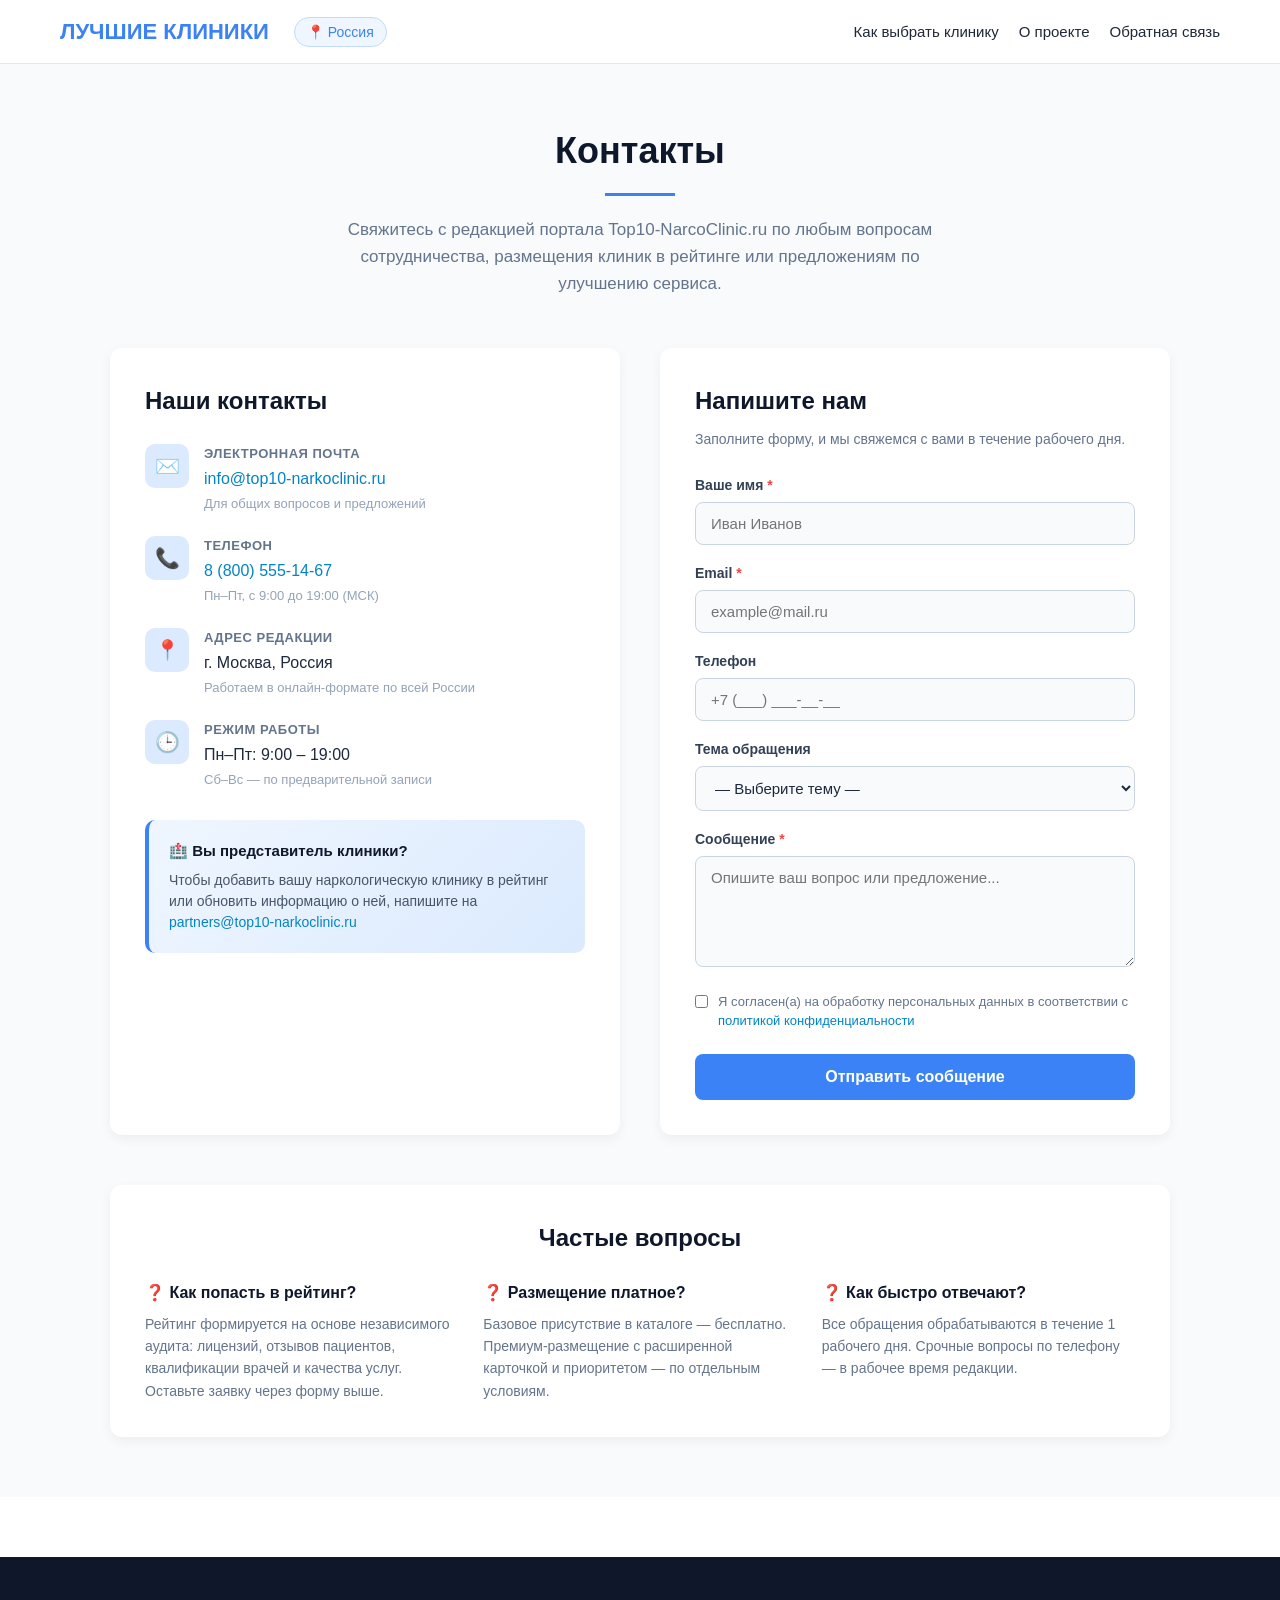
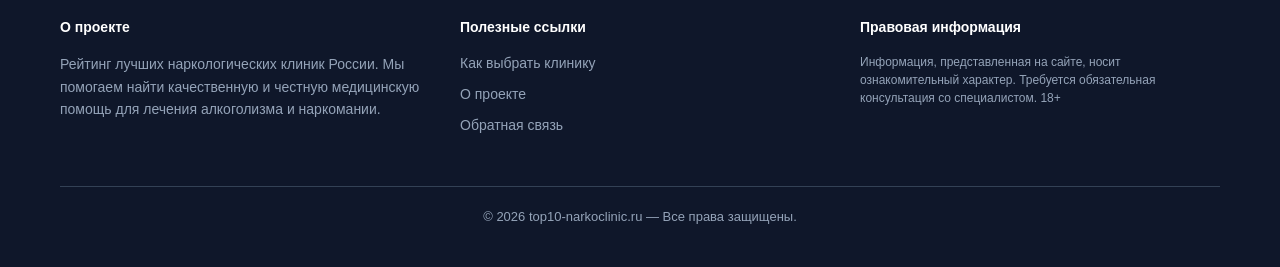
==== pages/contacts.html @ 4d006093 "first commit" ====
<!DOCTYPE html>
<html lang="ru">

<head>
    <meta charset="UTF-8">
    <meta name="viewport" content="width=device-width, initial-scale=1, maximum-scale=1, user-scalable=0" />
    <link rel="canonical" href="https://top10-narkoclinic.ru/">
    <meta name="description"
        content="Ежегодно обновляемый независимый рейтинг наркологических центров и клиник в Москве. Честные оценки экспертов, реальные отзывы пациентов и актуальные цены на лечение зависимостей на портале Лучшие клиники.">
    <title>Рейтинг наркологических клиник России 2026: ТОП лучших центров на top10-narkoclinic.ru</title>
    <meta name="keywords"
        content="рейтинг наркологических клиник, лучшие наркологические центры, наркология россия отзывы цены">
    <link rel="apple-touch-icon" sizes="180x180" href="/assets/img/favicon/apple-touch-icon.png">
    <link rel="icon" type="image/png" sizes="32x32" href="/assets/img/favicon/favicon-32x32.png">
    <link rel="icon" type="image/png" sizes="16x16" href="/assets/img/favicon/favicon-16x16.png">
    <link rel="stylesheet" href="../style.css">

    <meta name="robots" content="noindex, nofollow" />
</head>

<body>

    <header class="header">
        <div class="header__wrapper">
            <div class="header__container">
                <a class="header__logo logo" href="../index.html">
                    <span class="logo__text"
                        style="font-weight: 800; text-transform: uppercase; color: #3b82f6; font-size: 22px;">Лучшие
                        Клиники</span>
                </a>
                <button class="header__city-button city__button">
                    <span>📍 Россия</span>
                </button>
            </div>
            <div class="header__menu">
                <nav class="header__links">
                    <ul class="header__links-list">
                        <li><a href="./kak-vibrat-kliniky.html">Как выбрать клинику</a></li>
                        <li><a href="./o-nas.html">О проекте</a></li>
                        <li><a href="./contacts.html">Обратная связь</a></li>
                    </ul>
                </nav>

            </div>
        </div>
    </header>


    <section style="padding: 60px 0; background-color: #f8fafc; font-family: sans-serif; color: #1e293b;">
        <div style="max-width: 1100px; margin: 0 auto; padding: 0 20px;">

            <!-- Заголовок страницы -->
            <div style="text-align: center; margin-bottom: 50px;">
                <h1 style="font-size: 36px; font-weight: 700; color: #0f172a; margin: 0 0 15px 0;">
                    Контакты
                </h1>
                <div style="width: 70px; height: 3px; background-color: #3b82f6; margin: 0 auto 20px;"></div>
                <p style="font-size: 17px; color: #64748b; max-width: 650px; margin: 0 auto; line-height: 1.6;">
                    Свяжитесь с редакцией портала Top10-NarcoClinic.ru по любым вопросам сотрудничества, размещения
                    клиник в
                    рейтинге или предложениям по улучшению сервиса.
                </p>
            </div>

            <div style="display: flex; flex-wrap: wrap; gap: 40px; align-items: stretch;">

                <!-- Левая колонка: контактная информация -->
                <div
                    style="flex: 1; min-width: 300px; background-color: #ffffff; border-radius: 12px; padding: 35px; box-shadow: 0 4px 12px rgba(0,0,0,0.05);">
                    <h2 style="font-size: 24px; font-weight: 700; color: #0f172a; margin: 0 0 25px 0;">
                        Наши контакты
                    </h2>

                    <div style="display: flex; flex-direction: column; gap: 22px;">

                        <!-- Email -->
                        <div style="display: flex; align-items: flex-start; gap: 15px;">
                            <div
                                style="flex: 0 0 44px; width: 44px; height: 44px; background-color: #dbeafe; border-radius: 10px; display: flex; align-items: center; justify-content: center; font-size: 20px;">
                                ✉️
                            </div>
                            <div>
                                <div
                                    style="font-size: 13px; color: #64748b; text-transform: uppercase; letter-spacing: 0.5px; margin-bottom: 4px; font-weight: 600;">
                                    Электронная почта
                                </div>
                                <a href="mailto:info@top10-narkoclinic.ru"
                                    style="color: #0284c7; text-decoration: none; font-size: 16px; font-weight: 500;">
                                    info@top10-narkoclinic.ru
                                </a>
                                <div style="font-size: 13px; color: #94a3b8; margin-top: 3px;">
                                    Для общих вопросов и предложений
                                </div>
                            </div>
                        </div>

                        <!-- Телефон -->
                        <div style="display: flex; align-items: flex-start; gap: 15px;">
                            <div
                                style="flex: 0 0 44px; width: 44px; height: 44px; background-color: #dbeafe; border-radius: 10px; display: flex; align-items: center; justify-content: center; font-size: 20px;">
                                📞
                            </div>
                            <div>
                                <div
                                    style="font-size: 13px; color: #64748b; text-transform: uppercase; letter-spacing: 0.5px; margin-bottom: 4px; font-weight: 600;">
                                    Телефон
                                </div>
                                <a href="tel:+78005551467"
                                    style="color: #0284c7; text-decoration: none; font-size: 16px; font-weight: 500;">
                                    8 (800) 555-14-67
                                </a>
                                <div style="font-size: 13px; color: #94a3b8; margin-top: 3px;">
                                    Пн–Пт, с 9:00 до 19:00 (МСК)
                                </div>
                            </div>
                        </div>

                        <!-- Адрес -->
                        <div style="display: flex; align-items: flex-start; gap: 15px;">
                            <div
                                style="flex: 0 0 44px; width: 44px; height: 44px; background-color: #dbeafe; border-radius: 10px; display: flex; align-items: center; justify-content: center; font-size: 20px;">
                                📍
                            </div>
                            <div>
                                <div
                                    style="font-size: 13px; color: #64748b; text-transform: uppercase; letter-spacing: 0.5px; margin-bottom: 4px; font-weight: 600;">
                                    Адрес редакции
                                </div>
                                <div style="color: #1e293b; font-size: 16px; font-weight: 500;">
                                    г. Москва, Россия
                                </div>
                                <div style="font-size: 13px; color: #94a3b8; margin-top: 3px;">
                                    Работаем в онлайн-формате по всей России
                                </div>
                            </div>
                        </div>

                        <!-- Режим работы -->
                        <div style="display: flex; align-items: flex-start; gap: 15px;">
                            <div
                                style="flex: 0 0 44px; width: 44px; height: 44px; background-color: #dbeafe; border-radius: 10px; display: flex; align-items: center; justify-content: center; font-size: 20px;">
                                🕒
                            </div>
                            <div>
                                <div
                                    style="font-size: 13px; color: #64748b; text-transform: uppercase; letter-spacing: 0.5px; margin-bottom: 4px; font-weight: 600;">
                                    Режим работы
                                </div>
                                <div style="color: #1e293b; font-size: 16px; font-weight: 500;">
                                    Пн–Пт: 9:00 – 19:00
                                </div>
                                <div style="font-size: 13px; color: #94a3b8; margin-top: 3px;">
                                    Сб–Вс — по предварительной записи
                                </div>
                            </div>
                        </div>

                    </div>

                    <!-- Блок для клиник -->
                    <div
                        style="margin-top: 30px; padding: 20px; background: linear-gradient(135deg, #eff6ff 0%, #dbeafe 100%); border-radius: 10px; border-left: 4px solid #3b82f6;">
                        <div style="font-size: 15px; font-weight: 600; color: #0f172a; margin-bottom: 8px;">
                            🏥 Вы представитель клиники?
                        </div>
                        <p style="font-size: 14px; color: #475569; margin: 0; line-height: 1.5;">
                            Чтобы добавить вашу наркологическую клинику в рейтинг или обновить информацию о ней,
                            напишите на
                            <a href="mailto:partners@top10-narkoclinic.ru"
                                style="color: #0284c7; text-decoration: none; font-weight: 500;">
                                partners@top10-narkoclinic.ru
                            </a>
                        </p>
                    </div>
                </div>

                <!-- Правая колонка: форма обратной связи -->
                <div
                    style="flex: 1; min-width: 300px; background-color: #ffffff; border-radius: 12px; padding: 35px; box-shadow: 0 4px 12px rgba(0,0,0,0.05);">
                    <h2 style="font-size: 24px; font-weight: 700; color: #0f172a; margin: 0 0 10px 0;">
                        Напишите нам
                    </h2>
                    <p style="font-size: 14px; color: #64748b; margin: 0 0 25px 0; line-height: 1.5;">
                        Заполните форму, и мы свяжемся с вами в течение рабочего дня.
                    </p>

                    <form action="#" method="post" style="display: flex; flex-direction: column; gap: 18px;">

                        <!-- Имя -->
                        <div>
                            <label for="contact-name"
                                style="display: block; font-size: 14px; font-weight: 600; color: #334155; margin-bottom: 6px;">
                                Ваше имя <span style="color: #ef4444;">*</span>
                            </label>
                            <input type="text" id="contact-name" name="name" required placeholder="Иван Иванов"
                                style="width: 100%; padding: 12px 15px; font-size: 15px; border: 1px solid #cbd5e1; border-radius: 8px; background-color: #f8fafc; color: #1e293b; outline: none; box-sizing: border-box; transition: border-color 0.2s;"
                                onfocus="this.style.borderColor='#3b82f6'; this.style.backgroundColor='#ffffff';"
                                onblur="this.style.borderColor='#cbd5e1'; this.style.backgroundColor='#f8fafc';">
                        </div>

                        <!-- Email -->
                        <div>
                            <label for="contact-email"
                                style="display: block; font-size: 14px; font-weight: 600; color: #334155; margin-bottom: 6px;">
                                Email <span style="color: #ef4444;">*</span>
                            </label>
                            <input type="email" id="contact-email" name="email" required placeholder="example@mail.ru"
                                style="width: 100%; padding: 12px 15px; font-size: 15px; border: 1px solid #cbd5e1; border-radius: 8px; background-color: #f8fafc; color: #1e293b; outline: none; box-sizing: border-box; transition: border-color 0.2s;"
                                onfocus="this.style.borderColor='#3b82f6'; this.style.backgroundColor='#ffffff';"
                                onblur="this.style.borderColor='#cbd5e1'; this.style.backgroundColor='#f8fafc';">
                        </div>

                        <!-- Телефон -->
                        <div>
                            <label for="contact-phone"
                                style="display: block; font-size: 14px; font-weight: 600; color: #334155; margin-bottom: 6px;">
                                Телефон
                            </label>
                            <input type="tel" id="contact-phone" name="phone" placeholder="+7 (___) ___-__-__"
                                style="width: 100%; padding: 12px 15px; font-size: 15px; border: 1px solid #cbd5e1; border-radius: 8px; background-color: #f8fafc; color: #1e293b; outline: none; box-sizing: border-box; transition: border-color 0.2s;"
                                onfocus="this.style.borderColor='#3b82f6'; this.style.backgroundColor='#ffffff';"
                                onblur="this.style.borderColor='#cbd5e1'; this.style.backgroundColor='#f8fafc';">
                        </div>

                        <!-- Тема -->
                        <div>
                            <label for="contact-subject"
                                style="display: block; font-size: 14px; font-weight: 600; color: #334155; margin-bottom: 6px;">
                                Тема обращения
                            </label>
                            <select id="contact-subject" name="subject"
                                style="width: 100%; padding: 12px 15px; font-size: 15px; border: 1px solid #cbd5e1; border-radius: 8px; background-color: #f8fafc; color: #1e293b; outline: none; box-sizing: border-box; cursor: pointer;">
                                <option value="">— Выберите тему —</option>
                                <option value="general">Общий вопрос</option>
                                <option value="clinic">Добавление клиники в рейтинг</option>
                                <option value="update">Обновление информации о клинике</option>
                                <option value="advertising">Реклама и сотрудничество</option>
                                <option value="complaint">Жалоба / ошибка на сайте</option>
                            </select>
                        </div>

                        <!-- Сообщение -->
                        <div>
                            <label for="contact-message"
                                style="display: block; font-size: 14px; font-weight: 600; color: #334155; margin-bottom: 6px;">
                                Сообщение <span style="color: #ef4444;">*</span>
                            </label>
                            <textarea id="contact-message" name="message" required rows="5"
                                placeholder="Опишите ваш вопрос или предложение..."
                                style="width: 100%; padding: 12px 15px; font-size: 15px; border: 1px solid #cbd5e1; border-radius: 8px; background-color: #f8fafc; color: #1e293b; outline: none; box-sizing: border-box; resize: vertical; font-family: inherit; transition: border-color 0.2s;"
                                onfocus="this.style.borderColor='#3b82f6'; this.style.backgroundColor='#ffffff';"
                                onblur="this.style.borderColor='#cbd5e1'; this.style.backgroundColor='#f8fafc';"></textarea>
                        </div>

                        <!-- Согласие -->
                        <label
                            style="display: flex; align-items: flex-start; gap: 10px; font-size: 13px; color: #64748b; line-height: 1.5; cursor: pointer;">
                            <input type="checkbox" required
                                style="margin-top: 3px; cursor: pointer; accent-color: #3b82f6;">
                            <span>
                                Я согласен(а) на обработку персональных данных в соответствии с
                                <a href="/privacy-policy/" style="color: #0284c7; text-decoration: none;">политикой
                                    конфиденциальности</a>
                            </span>
                        </label>

                        <!-- Кнопка отправки -->
                        <button type="submit"
                            style="padding: 14px 25px; background-color: #3b82f6; color: #ffffff; font-size: 16px; font-weight: 600; border: none; border-radius: 8px; cursor: pointer; transition: background-color 0.2s; margin-top: 5px;"
                            onmouseover="this.style.backgroundColor='#2563eb';"
                            onmouseout="this.style.backgroundColor='#3b82f6';">
                            Отправить сообщение
                        </button>

                    </form>
                </div>

            </div>

            <!-- FAQ-блок (небольшой) -->
            <div
                style="margin-top: 50px; background-color: #ffffff; border-radius: 12px; padding: 35px; box-shadow: 0 4px 12px rgba(0,0,0,0.05);">
                <h2 style="font-size: 24px; font-weight: 700; color: #0f172a; margin: 0 0 25px 0; text-align: center;">
                    Частые вопросы
                </h2>
                <div style="display: grid; grid-template-columns: repeat(auto-fit, minmax(280px, 1fr)); gap: 25px;">

                    <div>
                        <div style="font-size: 16px; font-weight: 600; color: #0f172a; margin-bottom: 8px;">
                            ❓ Как попасть в рейтинг?
                        </div>
                        <p style="font-size: 14px; color: #64748b; margin: 0; line-height: 1.6;">
                            Рейтинг формируется на основе независимого аудита: лицензий, отзывов пациентов, квалификации
                            врачей и качества услуг. Оставьте заявку через форму выше.
                        </p>
                    </div>

                    <div>
                        <div style="font-size: 16px; font-weight: 600; color: #0f172a; margin-bottom: 8px;">
                            ❓ Размещение платное?
                        </div>
                        <p style="font-size: 14px; color: #64748b; margin: 0; line-height: 1.6;">
                            Базовое присутствие в каталоге — бесплатно. Премиум-размещение с расширенной карточкой и
                            приоритетом — по отдельным условиям.
                        </p>
                    </div>

                    <div>
                        <div style="font-size: 16px; font-weight: 600; color: #0f172a; margin-bottom: 8px;">
                            ❓ Как быстро отвечают?
                        </div>
                        <p style="font-size: 14px; color: #64748b; margin: 0; line-height: 1.6;">
                            Все обращения обрабатываются в течение 1 рабочего дня. Срочные вопросы по телефону — в
                            рабочее
                            время редакции.
                        </p>
                    </div>

                </div>
            </div>

        </div>
    </section>




















    <footer class="footer">
        <div class="container">
            <div class="footer-grid">
                <div>
                    <h4>О проекте</h4>
                    <p style="line-height: 1.6;">Рейтинг лучших наркологических клиник России. Мы помогаем найти
                        качественную и честную медицинскую помощь для лечения алкоголизма и наркомании.</p>
                </div>
                <div>
                    <h4>Полезные ссылки</h4>
                    <ul>
                        <li><a href="./pages/kak-vibrat-kliniky.html">Как выбрать клинику</a></li>
                        <li><a href="./pages/o-nas.html">О проекте</a></li>
                        <li><a href="./pages/contacts.html">Обратная связь</a></li>
                    </ul>
                </div>
                <div>
                    <h4>Правовая информация</h4>
                    <p style="font-size: 12px; line-height: 1.5;">Информация, представленная на сайте, носит
                        ознакомительный
                        характер. Требуется обязательная консультация со специалистом. 18+</p>
                </div>
            </div>
            <div
                style="border-top: 1px solid #334155; margin-top: 40px; padding-top: 20px; text-align: center; font-size: 13px;">
                <p>© 2026 top10-narkoclinic.ru — Все права защищены.</p>
            </div>
        </div>
    </footer>

    <script src="./scripts/main.js" type="module"></script>

</body>

</html>
---- style.css ----
@import url(./css/heder.css);
@import url(./css/footer.css);
@import url(./css/главная.css);
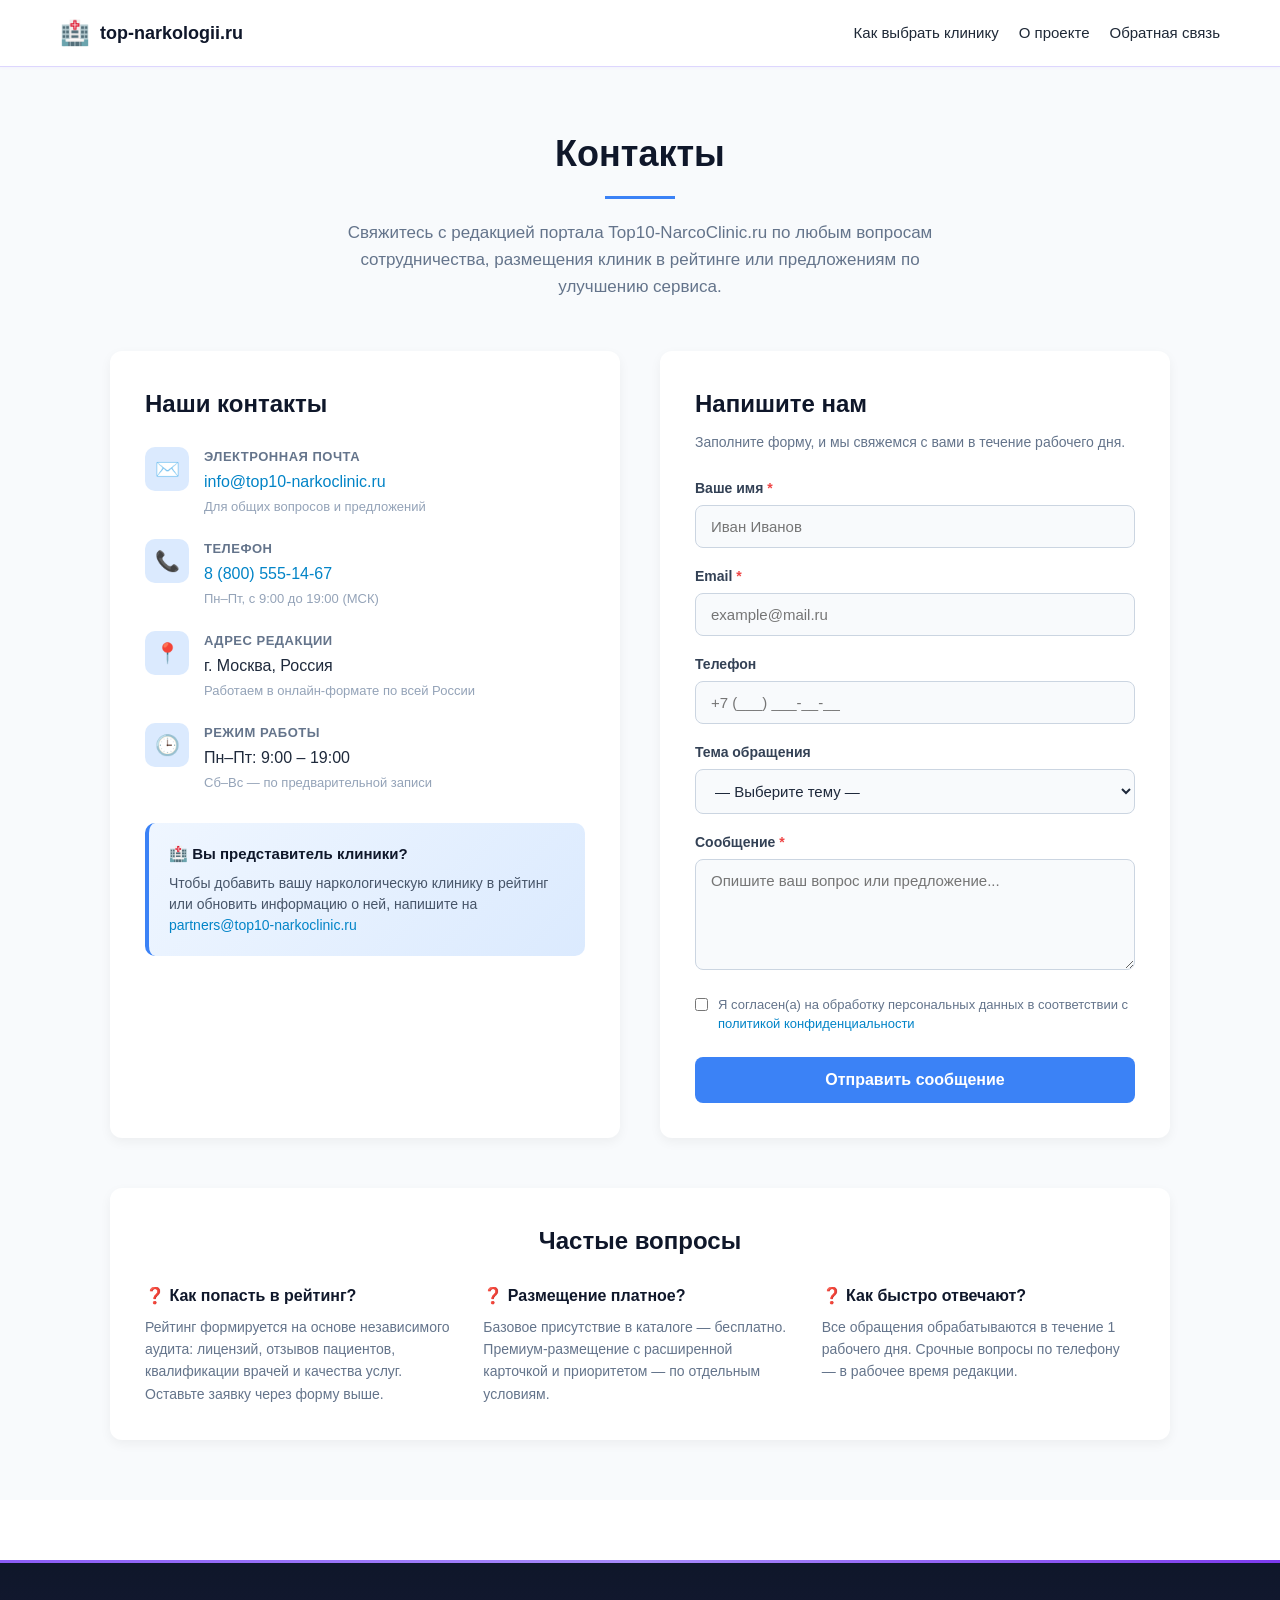
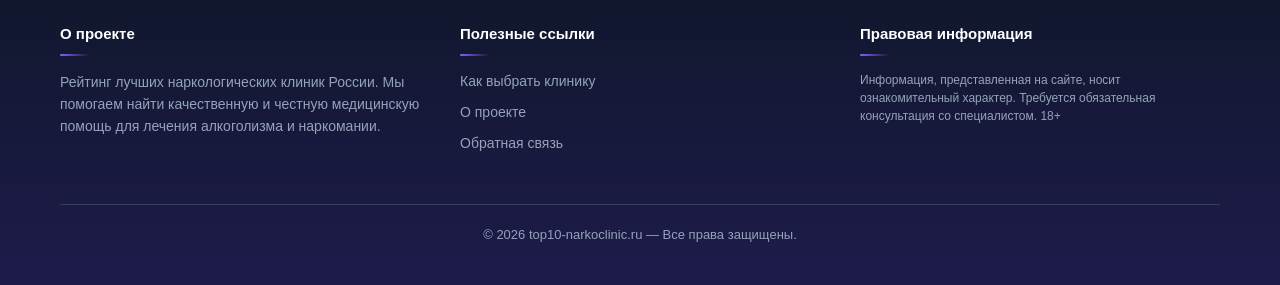
==== commit 9488fb8b: "first commit" ====
--- a/pages/contacts.html
+++ b/pages/contacts.html
@@ -20,31 +20,25 @@
 
 <body>
 
-    <header class="header">
+    <header class="header" itemscope itemtype="https://schema.org/WPHeader">
         <div class="header__wrapper">
             <div class="header__container">
-                <a class="header__logo logo" href="../index.html">
-                    <span class="logo__text"
-                        style="font-weight: 800; text-transform: uppercase; color: #3b82f6; font-size: 22px;">Лучшие
-                        Клиники</span>
+                <a href="https://top-narkologii.ru/" class="logo" itemprop="url">
+                    <span style="font-size: 24px;">🏥</span>
+                    <strong style="font-size: 18px; color: #0f172a;" itemprop="name">top-narkologii.ru</strong>
                 </a>
-                <button class="header__city-button city__button">
-                    <span>📍 Россия</span>
-                </button>
-            </div>
-            <div class="header__menu">
-                <nav class="header__links">
-                    <ul class="header__links-list">
-                        <li><a href="./kak-vibrat-kliniky.html">Как выбрать клинику</a></li>
-                        <li><a href="./o-nas.html">О проекте</a></li>
-                        <li><a href="./contacts.html">Обратная связь</a></li>
-                    </ul>
-                </nav>
-
-            </div>
+
+            </div>
+            <nav class="header__menu" itemscope itemtype="https://schema.org/SiteNavigationElement">
+                <ul class="header__links-list">
+                    <li><a href="./kak-vibrat-kliniky.html">Как выбрать клинику</a></li>
+                    <li><a href="./o-nas.html">О проекте</a></li>
+                    <li><a href="./contacts.html">Обратная связь</a></li>
+                </ul>
+            </nav>
+
         </div>
     </header>
-
 
     <section style="padding: 60px 0; background-color: #f8fafc; font-family: sans-serif; color: #1e293b;">
         <div style="max-width: 1100px; margin: 0 auto; padding: 0 20px;">
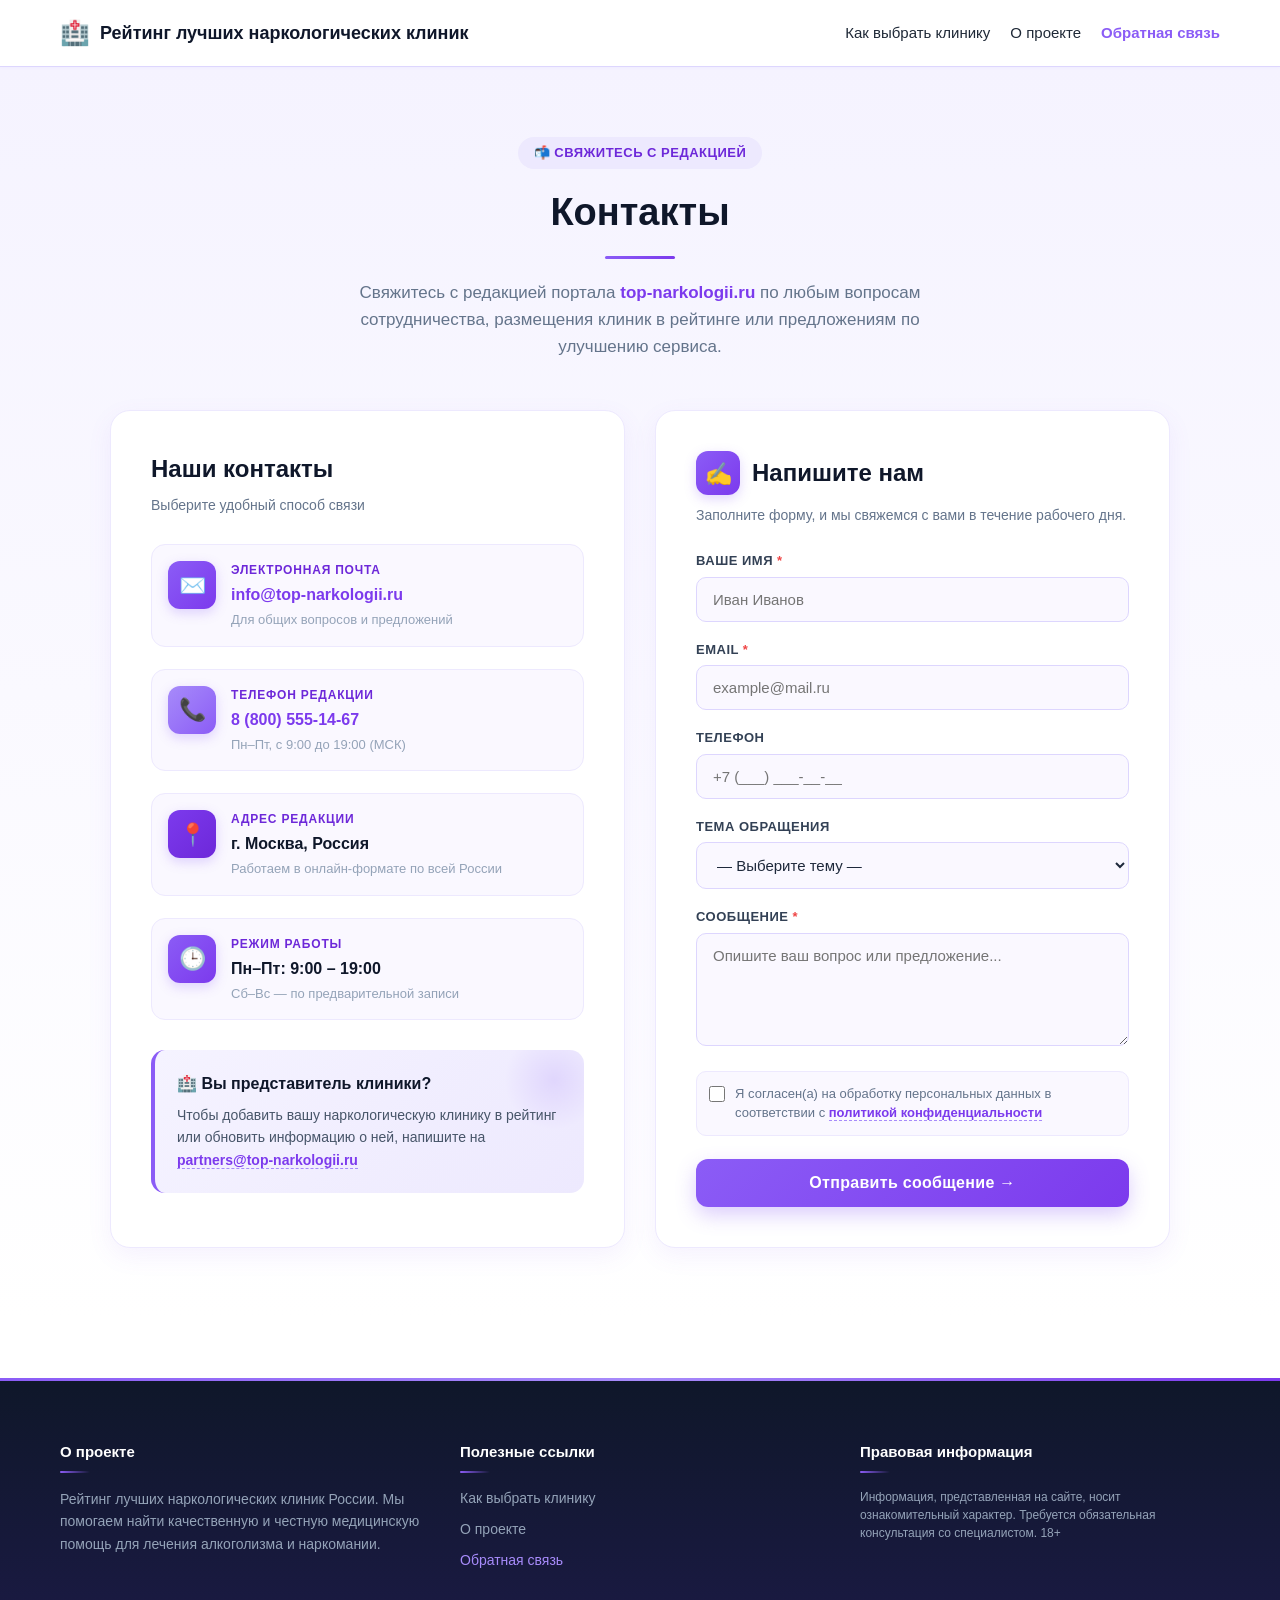
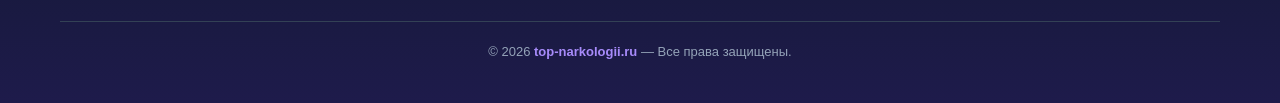
==== commit ec61cf4b: "first commit" ====
--- a/pages/contacts.html
+++ b/pages/contacts.html
@@ -4,336 +4,346 @@
 <head>
     <meta charset="UTF-8">
     <meta name="viewport" content="width=device-width, initial-scale=1, maximum-scale=1, user-scalable=0" />
-    <link rel="canonical" href="https://top10-narkoclinic.ru/">
+    <link rel="canonical" href="https://top-narkologii.ru/pages/contacts.html">
     <meta name="description"
-        content="Ежегодно обновляемый независимый рейтинг наркологических центров и клиник в Москве. Честные оценки экспертов, реальные отзывы пациентов и актуальные цены на лечение зависимостей на портале Лучшие клиники.">
-    <title>Рейтинг наркологических клиник России 2026: ТОП лучших центров на top10-narkoclinic.ru</title>
+        content="Свяжитесь с редакцией независимого рейтинга наркологических клиник top-narkologii.ru. Вопросы сотрудничества, добавления клиник в рейтинг и предложения по улучшению сервиса.">
+    <title>Контакты редакции — top-narkologii.ru | Обратная связь с порталом рейтинга наркологий</title>
     <meta name="keywords"
-        content="рейтинг наркологических клиник, лучшие наркологические центры, наркология россия отзывы цены">
+        content="контакты наркологический рейтинг, связаться с редакцией, обратная связь top-narkologii, сотрудничество клиники">
     <link rel="apple-touch-icon" sizes="180x180" href="/assets/img/favicon/apple-touch-icon.png">
     <link rel="icon" type="image/png" sizes="32x32" href="/assets/img/favicon/favicon-32x32.png">
     <link rel="icon" type="image/png" sizes="16x16" href="/assets/img/favicon/favicon-16x16.png">
     <link rel="stylesheet" href="../style.css">
 
-    <meta name="robots" content="noindex, nofollow" />
+    <!-- Микроразметка: Organization -->
+    <script type="application/ld+json">
+    {
+      "@context": "https://schema.org",
+      "@type": "Organization",
+      "name": "top-narkologii.ru",
+      "url": "https://top-narkologii.ru/",
+      "email": "info@top-narkologii.ru",
+      "telephone": "+7-800-555-14-67",
+      "address": {
+        "@type": "PostalAddress",
+        "addressLocality": "Москва",
+        "addressCountry": "RU"
+      },
+      "openingHours": "Mo-Fr 09:00-19:00"
+    }
+    </script>
+
+    <!-- Микроразметка: ContactPage -->
+    <script type="application/ld+json">
+    {
+      "@context": "https://schema.org",
+      "@type": "ContactPage",
+      "name": "Контакты редакции top-narkologii.ru",
+      "url": "https://top-narkologii.ru/pages/contacts.html",
+      "description": "Страница обратной связи с редакцией независимого рейтинга наркологических клиник",
+      "breadcrumb": {
+        "@type": "BreadcrumbList",
+        "itemListElement": [
+          {"@type": "ListItem", "position": 1, "name": "Главная", "item": "https://top-narkologii.ru/"},
+          {"@type": "ListItem", "position": 2, "name": "Контакты", "item": "https://top-narkologii.ru/pages/contacts.html"}
+        ]
+      }
+    }
+    </script>
 </head>
 
-<body>
+<body itemscope itemtype="https://schema.org/WebPage">
+    <meta itemprop="name" content="Контакты редакции top-narkologii.ru">
+    <meta itemprop="description" content="Свяжитесь с редакцией независимого рейтинга наркологических клиник.">
 
     <header class="header" itemscope itemtype="https://schema.org/WPHeader">
         <div class="header__wrapper">
             <div class="header__container">
-                <a href="https://top-narkologii.ru/" class="logo" itemprop="url">
+                <a href="/" class="logo" itemprop="url">
                     <span style="font-size: 24px;">🏥</span>
-                    <strong style="font-size: 18px; color: #0f172a;" itemprop="name">top-narkologii.ru</strong>
+                    <strong style="font-size: 18px; color: #0f172a;" itemprop="name">Рейтинг лучших наркологических
+                        клиник</strong>
                 </a>
-
             </div>
             <nav class="header__menu" itemscope itemtype="https://schema.org/SiteNavigationElement">
                 <ul class="header__links-list">
+
                     <li><a href="./kak-vibrat-kliniky.html">Как выбрать клинику</a></li>
                     <li><a href="./o-nas.html">О проекте</a></li>
-                    <li><a href="./contacts.html">Обратная связь</a></li>
+                    <li><a href="./contacts.html" style="color: #8b5cf6; font-weight: 600;">Обратная связь</a></li>
                 </ul>
             </nav>
-
         </div>
     </header>
 
-    <section style="padding: 60px 0; background-color: #f8fafc; font-family: sans-serif; color: #1e293b;">
-        <div style="max-width: 1100px; margin: 0 auto; padding: 0 20px;">
-
-            <!-- Заголовок страницы -->
-            <div style="text-align: center; margin-bottom: 50px;">
-                <h1 style="font-size: 36px; font-weight: 700; color: #0f172a; margin: 0 0 15px 0;">
-                    Контакты
-                </h1>
-                <div style="width: 70px; height: 3px; background-color: #3b82f6; margin: 0 auto 20px;"></div>
-                <p style="font-size: 17px; color: #64748b; max-width: 650px; margin: 0 auto; line-height: 1.6;">
-                    Свяжитесь с редакцией портала Top10-NarcoClinic.ru по любым вопросам сотрудничества, размещения
-                    клиник в
-                    рейтинге или предложениям по улучшению сервиса.
-                </p>
+    <main itemprop="mainContentOfPage">
+        <section
+            style="padding: 70px 0; background: linear-gradient(180deg, #f5f3ff 0%, #ffffff 100%); font-family: sans-serif; color: #1e293b;">
+            <div style="max-width: 1100px; margin: 0 auto; padding: 0 20px;">
+
+                <!-- Заголовок страницы -->
+                <div style="text-align: center; margin-bottom: 50px;">
+                    <span
+                        style="display: inline-block; background: #ede9fe; color: #6d28d9; padding: 6px 16px; border-radius: 20px; font-size: 13px; font-weight: 600; margin-bottom: 15px; letter-spacing: 0.5px;">📬
+                        СВЯЖИТЕСЬ С РЕДАКЦИЕЙ</span>
+                    <h1 style="font-size: 38px; font-weight: 800; color: #0f172a; margin: 0 0 15px 0;">
+                        Контакты
+                    </h1>
+                    <div
+                        style="width: 70px; height: 3px; background: linear-gradient(90deg, #8b5cf6, #7c3aed); margin: 0 auto 20px; border-radius: 3px;">
+                    </div>
+                    <p style="font-size: 17px; color: #64748b; max-width: 650px; margin: 0 auto; line-height: 1.6;">
+                        Свяжитесь с редакцией портала <strong style="color: #7c3aed;">top-narkologii.ru</strong> по
+                        любым вопросам сотрудничества, размещения клиник в рейтинге или предложениям по улучшению
+                        сервиса.
+                    </p>
+                </div>
+
+                <div style="display: flex; flex-wrap: wrap; gap: 30px; align-items: stretch;">
+
+                    <!-- Левая колонка: контактная информация -->
+                    <div
+                        style="flex: 1; min-width: 300px; background-color: #ffffff; border-radius: 20px; padding: 40px; box-shadow: 0 8px 24px rgba(139, 92, 246, 0.08); border: 1px solid #ede9fe;">
+                        <h2 style="font-size: 24px; font-weight: 800; color: #0f172a; margin: 0 0 8px 0;">
+                            Наши контакты
+                        </h2>
+                        <p style="font-size: 14px; color: #64748b; margin: 0 0 28px 0; line-height: 1.5;">Выберите
+                            удобный способ связи</p>
+
+                        <div style="display: flex; flex-direction: column; gap: 22px;">
+
+                            <!-- Email -->
+                            <div style="display: flex; align-items: flex-start; gap: 15px; padding: 16px; border-radius: 14px; background: #faf8ff; border: 1px solid #ede9fe; transition: all 0.2s;"
+                                onmouseover="this.style.background='#f5f3ff'; this.style.borderColor='#c4b5fd'"
+                                onmouseout="this.style.background='#faf8ff'; this.style.borderColor='#ede9fe'">
+                                <div
+                                    style="flex: 0 0 48px; width: 48px; height: 48px; background: linear-gradient(135deg, #8b5cf6, #7c3aed); border-radius: 12px; display: flex; align-items: center; justify-content: center; font-size: 22px; box-shadow: 0 4px 12px rgba(139, 92, 246, 0.25);">
+                                    ✉️
+                                </div>
+                                <div>
+                                    <div
+                                        style="font-size: 12px; color: #6d28d9; text-transform: uppercase; letter-spacing: 0.8px; margin-bottom: 4px; font-weight: 700;">
+                                        Электронная почта
+                                    </div>
+                                    <a href="mailto:info@top-narkologii.ru"
+                                        style="color: #7c3aed; text-decoration: none; font-size: 16px; font-weight: 600; display: inline-block;">
+                                        info@top-narkologii.ru
+                                    </a>
+                                    <div style="font-size: 13px; color: #94a3b8; margin-top: 3px;">
+                                        Для общих вопросов и предложений
+                                    </div>
+                                </div>
+                            </div>
+
+                            <!-- Телефон -->
+                            <div style="display: flex; align-items: flex-start; gap: 15px; padding: 16px; border-radius: 14px; background: #faf8ff; border: 1px solid #ede9fe; transition: all 0.2s;"
+                                onmouseover="this.style.background='#f5f3ff'; this.style.borderColor='#c4b5fd'"
+                                onmouseout="this.style.background='#faf8ff'; this.style.borderColor='#ede9fe'">
+                                <div
+                                    style="flex: 0 0 48px; width: 48px; height: 48px; background: linear-gradient(135deg, #a78bfa, #8b5cf6); border-radius: 12px; display: flex; align-items: center; justify-content: center; font-size: 22px; box-shadow: 0 4px 12px rgba(139, 92, 246, 0.25);">
+                                    📞
+                                </div>
+                                <div>
+                                    <div
+                                        style="font-size: 12px; color: #6d28d9; text-transform: uppercase; letter-spacing: 0.8px; margin-bottom: 4px; font-weight: 700;">
+                                        Телефон редакции
+                                    </div>
+                                    <a href="tel:+78005551467"
+                                        style="color: #7c3aed; text-decoration: none; font-size: 16px; font-weight: 600; display: inline-block;">
+                                        8 (800) 555-14-67
+                                    </a>
+                                    <div style="font-size: 13px; color: #94a3b8; margin-top: 3px;">
+                                        Пн–Пт, с 9:00 до 19:00 (МСК)
+                                    </div>
+                                </div>
+                            </div>
+
+                            <!-- Адрес -->
+                            <div style="display: flex; align-items: flex-start; gap: 15px; padding: 16px; border-radius: 14px; background: #faf8ff; border: 1px solid #ede9fe; transition: all 0.2s;"
+                                onmouseover="this.style.background='#f5f3ff'; this.style.borderColor='#c4b5fd'"
+                                onmouseout="this.style.background='#faf8ff'; this.style.borderColor='#ede9fe'">
+                                <div
+                                    style="flex: 0 0 48px; width: 48px; height: 48px; background: linear-gradient(135deg, #7c3aed, #6d28d9); border-radius: 12px; display: flex; align-items: center; justify-content: center; font-size: 22px; box-shadow: 0 4px 12px rgba(139, 92, 246, 0.25);">
+                                    📍
+                                </div>
+                                <div>
+                                    <div
+                                        style="font-size: 12px; color: #6d28d9; text-transform: uppercase; letter-spacing: 0.8px; margin-bottom: 4px; font-weight: 700;">
+                                        Адрес редакции
+                                    </div>
+                                    <div style="color: #0f172a; font-size: 16px; font-weight: 600;">
+                                        г. Москва, Россия
+                                    </div>
+                                    <div style="font-size: 13px; color: #94a3b8; margin-top: 3px;">
+                                        Работаем в онлайн-формате по всей России
+                                    </div>
+                                </div>
+                            </div>
+
+                            <!-- Режим работы -->
+                            <div style="display: flex; align-items: flex-start; gap: 15px; padding: 16px; border-radius: 14px; background: #faf8ff; border: 1px solid #ede9fe; transition: all 0.2s;"
+                                onmouseover="this.style.background='#f5f3ff'; this.style.borderColor='#c4b5fd'"
+                                onmouseout="this.style.background='#faf8ff'; this.style.borderColor='#ede9fe'">
+                                <div
+                                    style="flex: 0 0 48px; width: 48px; height: 48px; background: linear-gradient(135deg, #8b5cf6, #7c3aed); border-radius: 12px; display: flex; align-items: center; justify-content: center; font-size: 22px; box-shadow: 0 4px 12px rgba(139, 92, 246, 0.25);">
+                                    🕒
+                                </div>
+                                <div>
+                                    <div
+                                        style="font-size: 12px; color: #6d28d9; text-transform: uppercase; letter-spacing: 0.8px; margin-bottom: 4px; font-weight: 700;">
+                                        Режим работы
+                                    </div>
+                                    <div style="color: #0f172a; font-size: 16px; font-weight: 600;">
+                                        Пн–Пт: 9:00 – 19:00
+                                    </div>
+                                    <div style="font-size: 13px; color: #94a3b8; margin-top: 3px;">
+                                        Сб–Вс — по предварительной записи
+                                    </div>
+                                </div>
+                            </div>
+
+                        </div>
+
+                        <!-- Блок для клиник -->
+                        <div
+                            style="margin-top: 30px; padding: 22px; background: linear-gradient(135deg, #f5f3ff 0%, #ede9fe 100%); border-radius: 14px; border-left: 4px solid #8b5cf6; position: relative; overflow: hidden;">
+                            <div
+                                style="position: absolute; top: -20px; right: -20px; width: 100px; height: 100px; background: radial-gradient(circle, rgba(139, 92, 246, 0.15) 0%, transparent 70%); border-radius: 50%;">
+                            </div>
+                            <div
+                                style="font-size: 16px; font-weight: 700; color: #0f172a; margin-bottom: 8px; position: relative; z-index: 1;">
+                                🏥 Вы представитель клиники?
+                            </div>
+                            <p
+                                style="font-size: 14px; color: #475569; margin: 0; line-height: 1.6; position: relative; z-index: 1;">
+                                Чтобы добавить вашу наркологическую клинику в рейтинг или обновить информацию о ней,
+                                напишите на
+                                <a href="mailto:partners@top-narkologii.ru"
+                                    style="color: #7c3aed; text-decoration: none; font-weight: 600; border-bottom: 1px dashed #a78bfa;">
+                                    partners@top-narkologii.ru
+                                </a>
+                            </p>
+                        </div>
+                    </div>
+
+                    <!-- Правая колонка: форма обратной связи -->
+                    <div
+                        style="flex: 1; min-width: 300px; background-color: #ffffff; border-radius: 20px; padding: 40px; box-shadow: 0 8px 24px rgba(139, 92, 246, 0.08); border: 1px solid #ede9fe;">
+                        <div style="display: flex; align-items: center; gap: 12px; margin-bottom: 10px;">
+                            <div
+                                style="width: 44px; height: 44px; background: linear-gradient(135deg, #8b5cf6, #7c3aed); border-radius: 12px; display: flex; align-items: center; justify-content: center; font-size: 22px; box-shadow: 0 4px 12px rgba(139, 92, 246, 0.25);">
+                                ✍️
+                            </div>
+                            <h2 style="font-size: 24px; font-weight: 800; color: #0f172a; margin: 0;">
+                                Напишите нам
+                            </h2>
+                        </div>
+                        <p style="font-size: 14px; color: #64748b; margin: 0 0 25px 0; line-height: 1.5;">
+                            Заполните форму, и мы свяжемся с вами в течение рабочего дня.
+                        </p>
+
+                        <form action="#" method="post" style="display: flex; flex-direction: column; gap: 18px;">
+
+                            <!-- Имя -->
+                            <div>
+                                <label for="contact-name"
+                                    style="display: block; font-size: 13px; font-weight: 700; color: #334155; margin-bottom: 6px; text-transform: uppercase; letter-spacing: 0.5px;">
+                                    Ваше имя <span style="color: #ef4444;">*</span>
+                                </label>
+                                <input type="text" id="contact-name" name="name" required placeholder="Иван Иванов"
+                                    style="width: 100%; padding: 13px 16px; font-size: 15px; border: 1.5px solid #ddd6fe; border-radius: 10px; background-color: #faf8ff; color: #1e293b; outline: none; box-sizing: border-box; transition: all 0.2s;"
+                                    onfocus="this.style.borderColor='#8b5cf6'; this.style.backgroundColor='#ffffff'; this.style.boxShadow='0 0 0 3px rgba(139, 92, 246, 0.12)';"
+                                    onblur="this.style.borderColor='#ddd6fe'; this.style.backgroundColor='#faf8ff'; this.style.boxShadow='none';">
+                            </div>
+
+                            <!-- Email -->
+                            <div>
+                                <label for="contact-email"
+                                    style="display: block; font-size: 13px; font-weight: 700; color: #334155; margin-bottom: 6px; text-transform: uppercase; letter-spacing: 0.5px;">
+                                    Email <span style="color: #ef4444;">*</span>
+                                </label>
+                                <input type="email" id="contact-email" name="email" required
+                                    placeholder="example@mail.ru"
+                                    style="width: 100%; padding: 13px 16px; font-size: 15px; border: 1.5px solid #ddd6fe; border-radius: 10px; background-color: #faf8ff; color: #1e293b; outline: none; box-sizing: border-box; transition: all 0.2s;"
+                                    onfocus="this.style.borderColor='#8b5cf6'; this.style.backgroundColor='#ffffff'; this.style.boxShadow='0 0 0 3px rgba(139, 92, 246, 0.12)';"
+                                    onblur="this.style.borderColor='#ddd6fe'; this.style.backgroundColor='#faf8ff'; this.style.boxShadow='none';">
+                            </div>
+
+                            <!-- Телефон -->
+                            <div>
+                                <label for="contact-phone"
+                                    style="display: block; font-size: 13px; font-weight: 700; color: #334155; margin-bottom: 6px; text-transform: uppercase; letter-spacing: 0.5px;">
+                                    Телефон
+                                </label>
+                                <input type="tel" id="contact-phone" name="phone" placeholder="+7 (___) ___-__-__"
+                                    style="width: 100%; padding: 13px 16px; font-size: 15px; border: 1.5px solid #ddd6fe; border-radius: 10px; background-color: #faf8ff; color: #1e293b; outline: none; box-sizing: border-box; transition: all 0.2s;"
+                                    onfocus="this.style.borderColor='#8b5cf6'; this.style.backgroundColor='#ffffff'; this.style.boxShadow='0 0 0 3px rgba(139, 92, 246, 0.12)';"
+                                    onblur="this.style.borderColor='#ddd6fe'; this.style.backgroundColor='#faf8ff'; this.style.boxShadow='none';">
+                            </div>
+
+                            <!-- Тема -->
+                            <div>
+                                <label for="contact-subject"
+                                    style="display: block; font-size: 13px; font-weight: 700; color: #334155; margin-bottom: 6px; text-transform: uppercase; letter-spacing: 0.5px;">
+                                    Тема обращения
+                                </label>
+                                <select id="contact-subject" name="subject"
+                                    style="width: 100%; padding: 13px 16px; font-size: 15px; border: 1.5px solid #ddd6fe; border-radius: 10px; background-color: #faf8ff; color: #1e293b; outline: none; box-sizing: border-box; cursor: pointer; transition: all 0.2s;"
+                                    onfocus="this.style.borderColor='#8b5cf6'; this.style.backgroundColor='#ffffff'; this.style.boxShadow='0 0 0 3px rgba(139, 92, 246, 0.12)';"
+                                    onblur="this.style.borderColor='#ddd6fe'; this.style.backgroundColor='#faf8ff'; this.style.boxShadow='none';">
+                                    <option value="">— Выберите тему —</option>
+                                    <option value="general">Общий вопрос</option>
+                                    <option value="clinic">Добавление клиники в рейтинг</option>
+                                    <option value="update">Обновление информации о клинике</option>
+                                    <option value="advertising">Реклама и сотрудничество</option>
+                                    <option value="complaint">Жалоба / ошибка на сайте</option>
+                                </select>
+                            </div>
+
+                            <!-- Сообщение -->
+                            <div>
+                                <label for="contact-message"
+                                    style="display: block; font-size: 13px; font-weight: 700; color: #334155; margin-bottom: 6px; text-transform: uppercase; letter-spacing: 0.5px;">
+                                    Сообщение <span style="color: #ef4444;">*</span>
+                                </label>
+                                <textarea id="contact-message" name="message" required rows="5"
+                                    placeholder="Опишите ваш вопрос или предложение..."
+                                    style="width: 100%; padding: 13px 16px; font-size: 15px; border: 1.5px solid #ddd6fe; border-radius: 10px; background-color: #faf8ff; color: #1e293b; outline: none; box-sizing: border-box; resize: vertical; font-family: inherit; transition: all 0.2s;"
+                                    onfocus="this.style.borderColor='#8b5cf6'; this.style.backgroundColor='#ffffff'; this.style.boxShadow='0 0 0 3px rgba(139, 92, 246, 0.12)';"
+                                    onblur="this.style.borderColor='#ddd6fe'; this.style.backgroundColor='#faf8ff'; this.style.boxShadow='none';"></textarea>
+                            </div>
+
+                            <!-- Согласие -->
+                            <label
+                                style="display: flex; align-items: flex-start; gap: 10px; font-size: 13px; color: #64748b; line-height: 1.5; cursor: pointer; padding: 12px; background: #faf8ff; border-radius: 10px; border: 1px solid #ede9fe;">
+                                <input type="checkbox" required
+                                    style="margin-top: 2px; cursor: pointer; accent-color: #8b5cf6; width: 16px; height: 16px; flex-shrink: 0;">
+                                <span>
+                                    Я согласен(а) на обработку персональных данных в соответствии с
+                                    <a href="/privacy-policy/"
+                                        style="color: #7c3aed; text-decoration: none; font-weight: 600; border-bottom: 1px dashed #a78bfa;">политикой
+                                        конфиденциальности</a>
+                                </span>
+                            </label>
+
+                            <!-- Кнопка отправки -->
+                            <button type="submit"
+                                style="padding: 15px 25px; background: linear-gradient(135deg, #8b5cf6, #7c3aed); color: #ffffff; font-size: 16px; font-weight: 700; border: none; border-radius: 12px; cursor: pointer; transition: all 0.3s; margin-top: 5px; box-shadow: 0 8px 20px rgba(139, 92, 246, 0.3); letter-spacing: 0.3px;"
+                                onmouseover="this.style.transform='translateY(-2px)'; this.style.boxShadow='0 12px 28px rgba(139, 92, 246, 0.4)';"
+                                onmouseout="this.style.transform='translateY(0)'; this.style.boxShadow='0 8px 20px rgba(139, 92, 246, 0.3)';">
+                                Отправить сообщение →
+                            </button>
+
+                        </form>
+                    </div>
+
+                </div>
+
+
+
             </div>
-
-            <div style="display: flex; flex-wrap: wrap; gap: 40px; align-items: stretch;">
-
-                <!-- Левая колонка: контактная информация -->
-                <div
-                    style="flex: 1; min-width: 300px; background-color: #ffffff; border-radius: 12px; padding: 35px; box-shadow: 0 4px 12px rgba(0,0,0,0.05);">
-                    <h2 style="font-size: 24px; font-weight: 700; color: #0f172a; margin: 0 0 25px 0;">
-                        Наши контакты
-                    </h2>
-
-                    <div style="display: flex; flex-direction: column; gap: 22px;">
-
-                        <!-- Email -->
-                        <div style="display: flex; align-items: flex-start; gap: 15px;">
-                            <div
-                                style="flex: 0 0 44px; width: 44px; height: 44px; background-color: #dbeafe; border-radius: 10px; display: flex; align-items: center; justify-content: center; font-size: 20px;">
-                                ✉️
-                            </div>
-                            <div>
-                                <div
-                                    style="font-size: 13px; color: #64748b; text-transform: uppercase; letter-spacing: 0.5px; margin-bottom: 4px; font-weight: 600;">
-                                    Электронная почта
-                                </div>
-                                <a href="mailto:info@top10-narkoclinic.ru"
-                                    style="color: #0284c7; text-decoration: none; font-size: 16px; font-weight: 500;">
-                                    info@top10-narkoclinic.ru
-                                </a>
-                                <div style="font-size: 13px; color: #94a3b8; margin-top: 3px;">
-                                    Для общих вопросов и предложений
-                                </div>
-                            </div>
-                        </div>
-
-                        <!-- Телефон -->
-                        <div style="display: flex; align-items: flex-start; gap: 15px;">
-                            <div
-                                style="flex: 0 0 44px; width: 44px; height: 44px; background-color: #dbeafe; border-radius: 10px; display: flex; align-items: center; justify-content: center; font-size: 20px;">
-                                📞
-                            </div>
-                            <div>
-                                <div
-                                    style="font-size: 13px; color: #64748b; text-transform: uppercase; letter-spacing: 0.5px; margin-bottom: 4px; font-weight: 600;">
-                                    Телефон
-                                </div>
-                                <a href="tel:+78005551467"
-                                    style="color: #0284c7; text-decoration: none; font-size: 16px; font-weight: 500;">
-                                    8 (800) 555-14-67
-                                </a>
-                                <div style="font-size: 13px; color: #94a3b8; margin-top: 3px;">
-                                    Пн–Пт, с 9:00 до 19:00 (МСК)
-                                </div>
-                            </div>
-                        </div>
-
-                        <!-- Адрес -->
-                        <div style="display: flex; align-items: flex-start; gap: 15px;">
-                            <div
-                                style="flex: 0 0 44px; width: 44px; height: 44px; background-color: #dbeafe; border-radius: 10px; display: flex; align-items: center; justify-content: center; font-size: 20px;">
-                                📍
-                            </div>
-                            <div>
-                                <div
-                                    style="font-size: 13px; color: #64748b; text-transform: uppercase; letter-spacing: 0.5px; margin-bottom: 4px; font-weight: 600;">
-                                    Адрес редакции
-                                </div>
-                                <div style="color: #1e293b; font-size: 16px; font-weight: 500;">
-                                    г. Москва, Россия
-                                </div>
-                                <div style="font-size: 13px; color: #94a3b8; margin-top: 3px;">
-                                    Работаем в онлайн-формате по всей России
-                                </div>
-                            </div>
-                        </div>
-
-                        <!-- Режим работы -->
-                        <div style="display: flex; align-items: flex-start; gap: 15px;">
-                            <div
-                                style="flex: 0 0 44px; width: 44px; height: 44px; background-color: #dbeafe; border-radius: 10px; display: flex; align-items: center; justify-content: center; font-size: 20px;">
-                                🕒
-                            </div>
-                            <div>
-                                <div
-                                    style="font-size: 13px; color: #64748b; text-transform: uppercase; letter-spacing: 0.5px; margin-bottom: 4px; font-weight: 600;">
-                                    Режим работы
-                                </div>
-                                <div style="color: #1e293b; font-size: 16px; font-weight: 500;">
-                                    Пн–Пт: 9:00 – 19:00
-                                </div>
-                                <div style="font-size: 13px; color: #94a3b8; margin-top: 3px;">
-                                    Сб–Вс — по предварительной записи
-                                </div>
-                            </div>
-                        </div>
-
-                    </div>
-
-                    <!-- Блок для клиник -->
-                    <div
-                        style="margin-top: 30px; padding: 20px; background: linear-gradient(135deg, #eff6ff 0%, #dbeafe 100%); border-radius: 10px; border-left: 4px solid #3b82f6;">
-                        <div style="font-size: 15px; font-weight: 600; color: #0f172a; margin-bottom: 8px;">
-                            🏥 Вы представитель клиники?
-                        </div>
-                        <p style="font-size: 14px; color: #475569; margin: 0; line-height: 1.5;">
-                            Чтобы добавить вашу наркологическую клинику в рейтинг или обновить информацию о ней,
-                            напишите на
-                            <a href="mailto:partners@top10-narkoclinic.ru"
-                                style="color: #0284c7; text-decoration: none; font-weight: 500;">
-                                partners@top10-narkoclinic.ru
-                            </a>
-                        </p>
-                    </div>
-                </div>
-
-                <!-- Правая колонка: форма обратной связи -->
-                <div
-                    style="flex: 1; min-width: 300px; background-color: #ffffff; border-radius: 12px; padding: 35px; box-shadow: 0 4px 12px rgba(0,0,0,0.05);">
-                    <h2 style="font-size: 24px; font-weight: 700; color: #0f172a; margin: 0 0 10px 0;">
-                        Напишите нам
-                    </h2>
-                    <p style="font-size: 14px; color: #64748b; margin: 0 0 25px 0; line-height: 1.5;">
-                        Заполните форму, и мы свяжемся с вами в течение рабочего дня.
-                    </p>
-
-                    <form action="#" method="post" style="display: flex; flex-direction: column; gap: 18px;">
-
-                        <!-- Имя -->
-                        <div>
-                            <label for="contact-name"
-                                style="display: block; font-size: 14px; font-weight: 600; color: #334155; margin-bottom: 6px;">
-                                Ваше имя <span style="color: #ef4444;">*</span>
-                            </label>
-                            <input type="text" id="contact-name" name="name" required placeholder="Иван Иванов"
-                                style="width: 100%; padding: 12px 15px; font-size: 15px; border: 1px solid #cbd5e1; border-radius: 8px; background-color: #f8fafc; color: #1e293b; outline: none; box-sizing: border-box; transition: border-color 0.2s;"
-                                onfocus="this.style.borderColor='#3b82f6'; this.style.backgroundColor='#ffffff';"
-                                onblur="this.style.borderColor='#cbd5e1'; this.style.backgroundColor='#f8fafc';">
-                        </div>
-
-                        <!-- Email -->
-                        <div>
-                            <label for="contact-email"
-                                style="display: block; font-size: 14px; font-weight: 600; color: #334155; margin-bottom: 6px;">
-                                Email <span style="color: #ef4444;">*</span>
-                            </label>
-                            <input type="email" id="contact-email" name="email" required placeholder="example@mail.ru"
-                                style="width: 100%; padding: 12px 15px; font-size: 15px; border: 1px solid #cbd5e1; border-radius: 8px; background-color: #f8fafc; color: #1e293b; outline: none; box-sizing: border-box; transition: border-color 0.2s;"
-                                onfocus="this.style.borderColor='#3b82f6'; this.style.backgroundColor='#ffffff';"
-                                onblur="this.style.borderColor='#cbd5e1'; this.style.backgroundColor='#f8fafc';">
-                        </div>
-
-                        <!-- Телефон -->
-                        <div>
-                            <label for="contact-phone"
-                                style="display: block; font-size: 14px; font-weight: 600; color: #334155; margin-bottom: 6px;">
-                                Телефон
-                            </label>
-                            <input type="tel" id="contact-phone" name="phone" placeholder="+7 (___) ___-__-__"
-                                style="width: 100%; padding: 12px 15px; font-size: 15px; border: 1px solid #cbd5e1; border-radius: 8px; background-color: #f8fafc; color: #1e293b; outline: none; box-sizing: border-box; transition: border-color 0.2s;"
-                                onfocus="this.style.borderColor='#3b82f6'; this.style.backgroundColor='#ffffff';"
-                                onblur="this.style.borderColor='#cbd5e1'; this.style.backgroundColor='#f8fafc';">
-                        </div>
-
-                        <!-- Тема -->
-                        <div>
-                            <label for="contact-subject"
-                                style="display: block; font-size: 14px; font-weight: 600; color: #334155; margin-bottom: 6px;">
-                                Тема обращения
-                            </label>
-                            <select id="contact-subject" name="subject"
-                                style="width: 100%; padding: 12px 15px; font-size: 15px; border: 1px solid #cbd5e1; border-radius: 8px; background-color: #f8fafc; color: #1e293b; outline: none; box-sizing: border-box; cursor: pointer;">
-                                <option value="">— Выберите тему —</option>
-                                <option value="general">Общий вопрос</option>
-                                <option value="clinic">Добавление клиники в рейтинг</option>
-                                <option value="update">Обновление информации о клинике</option>
-                                <option value="advertising">Реклама и сотрудничество</option>
-                                <option value="complaint">Жалоба / ошибка на сайте</option>
-                            </select>
-                        </div>
-
-                        <!-- Сообщение -->
-                        <div>
-                            <label for="contact-message"
-                                style="display: block; font-size: 14px; font-weight: 600; color: #334155; margin-bottom: 6px;">
-                                Сообщение <span style="color: #ef4444;">*</span>
-                            </label>
-                            <textarea id="contact-message" name="message" required rows="5"
-                                placeholder="Опишите ваш вопрос или предложение..."
-                                style="width: 100%; padding: 12px 15px; font-size: 15px; border: 1px solid #cbd5e1; border-radius: 8px; background-color: #f8fafc; color: #1e293b; outline: none; box-sizing: border-box; resize: vertical; font-family: inherit; transition: border-color 0.2s;"
-                                onfocus="this.style.borderColor='#3b82f6'; this.style.backgroundColor='#ffffff';"
-                                onblur="this.style.borderColor='#cbd5e1'; this.style.backgroundColor='#f8fafc';"></textarea>
-                        </div>
-
-                        <!-- Согласие -->
-                        <label
-                            style="display: flex; align-items: flex-start; gap: 10px; font-size: 13px; color: #64748b; line-height: 1.5; cursor: pointer;">
-                            <input type="checkbox" required
-                                style="margin-top: 3px; cursor: pointer; accent-color: #3b82f6;">
-                            <span>
-                                Я согласен(а) на обработку персональных данных в соответствии с
-                                <a href="/privacy-policy/" style="color: #0284c7; text-decoration: none;">политикой
-                                    конфиденциальности</a>
-                            </span>
-                        </label>
-
-                        <!-- Кнопка отправки -->
-                        <button type="submit"
-                            style="padding: 14px 25px; background-color: #3b82f6; color: #ffffff; font-size: 16px; font-weight: 600; border: none; border-radius: 8px; cursor: pointer; transition: background-color 0.2s; margin-top: 5px;"
-                            onmouseover="this.style.backgroundColor='#2563eb';"
-                            onmouseout="this.style.backgroundColor='#3b82f6';">
-                            Отправить сообщение
-                        </button>
-
-                    </form>
-                </div>
-
-            </div>
-
-            <!-- FAQ-блок (небольшой) -->
-            <div
-                style="margin-top: 50px; background-color: #ffffff; border-radius: 12px; padding: 35px; box-shadow: 0 4px 12px rgba(0,0,0,0.05);">
-                <h2 style="font-size: 24px; font-weight: 700; color: #0f172a; margin: 0 0 25px 0; text-align: center;">
-                    Частые вопросы
-                </h2>
-                <div style="display: grid; grid-template-columns: repeat(auto-fit, minmax(280px, 1fr)); gap: 25px;">
-
-                    <div>
-                        <div style="font-size: 16px; font-weight: 600; color: #0f172a; margin-bottom: 8px;">
-                            ❓ Как попасть в рейтинг?
-                        </div>
-                        <p style="font-size: 14px; color: #64748b; margin: 0; line-height: 1.6;">
-                            Рейтинг формируется на основе независимого аудита: лицензий, отзывов пациентов, квалификации
-                            врачей и качества услуг. Оставьте заявку через форму выше.
-                        </p>
-                    </div>
-
-                    <div>
-                        <div style="font-size: 16px; font-weight: 600; color: #0f172a; margin-bottom: 8px;">
-                            ❓ Размещение платное?
-                        </div>
-                        <p style="font-size: 14px; color: #64748b; margin: 0; line-height: 1.6;">
-                            Базовое присутствие в каталоге — бесплатно. Премиум-размещение с расширенной карточкой и
-                            приоритетом — по отдельным условиям.
-                        </p>
-                    </div>
-
-                    <div>
-                        <div style="font-size: 16px; font-weight: 600; color: #0f172a; margin-bottom: 8px;">
-                            ❓ Как быстро отвечают?
-                        </div>
-                        <p style="font-size: 14px; color: #64748b; margin: 0; line-height: 1.6;">
-                            Все обращения обрабатываются в течение 1 рабочего дня. Срочные вопросы по телефону — в
-                            рабочее
-                            время редакции.
-                        </p>
-                    </div>
-
-                </div>
-            </div>
-
-        </div>
-    </section>
-
-
-
-
-
-
-
-
-
-
-
-
-
-
-
-
-
-
-
+        </section>
+    </main>
 
     <footer class="footer">
         <div class="container">
@@ -346,21 +356,21 @@
                 <div>
                     <h4>Полезные ссылки</h4>
                     <ul>
-                        <li><a href="./pages/kak-vibrat-kliniky.html">Как выбрать клинику</a></li>
-                        <li><a href="./pages/o-nas.html">О проекте</a></li>
-                        <li><a href="./pages/contacts.html">Обратная связь</a></li>
+
+                        <li><a href="./kak-vibrat-kliniky.html">Как выбрать клинику</a></li>
+                        <li><a href="./o-nas.html">О проекте</a></li>
+                        <li><a href="./contacts.html" style="color: #a78bfa;">Обратная связь</a></li>
                     </ul>
                 </div>
                 <div>
                     <h4>Правовая информация</h4>
                     <p style="font-size: 12px; line-height: 1.5;">Информация, представленная на сайте, носит
-                        ознакомительный
-                        характер. Требуется обязательная консультация со специалистом. 18+</p>
+                        ознакомительный характер. Требуется обязательная консультация со специалистом. 18+</p>
                 </div>
             </div>
             <div
                 style="border-top: 1px solid #334155; margin-top: 40px; padding-top: 20px; text-align: center; font-size: 13px;">
-                <p>© 2026 top10-narkoclinic.ru — Все права защищены.</p>
+                <p>© 2026 <strong style="color: #a78bfa;">top-narkologii.ru</strong> — Все права защищены.</p>
             </div>
         </div>
     </footer>
